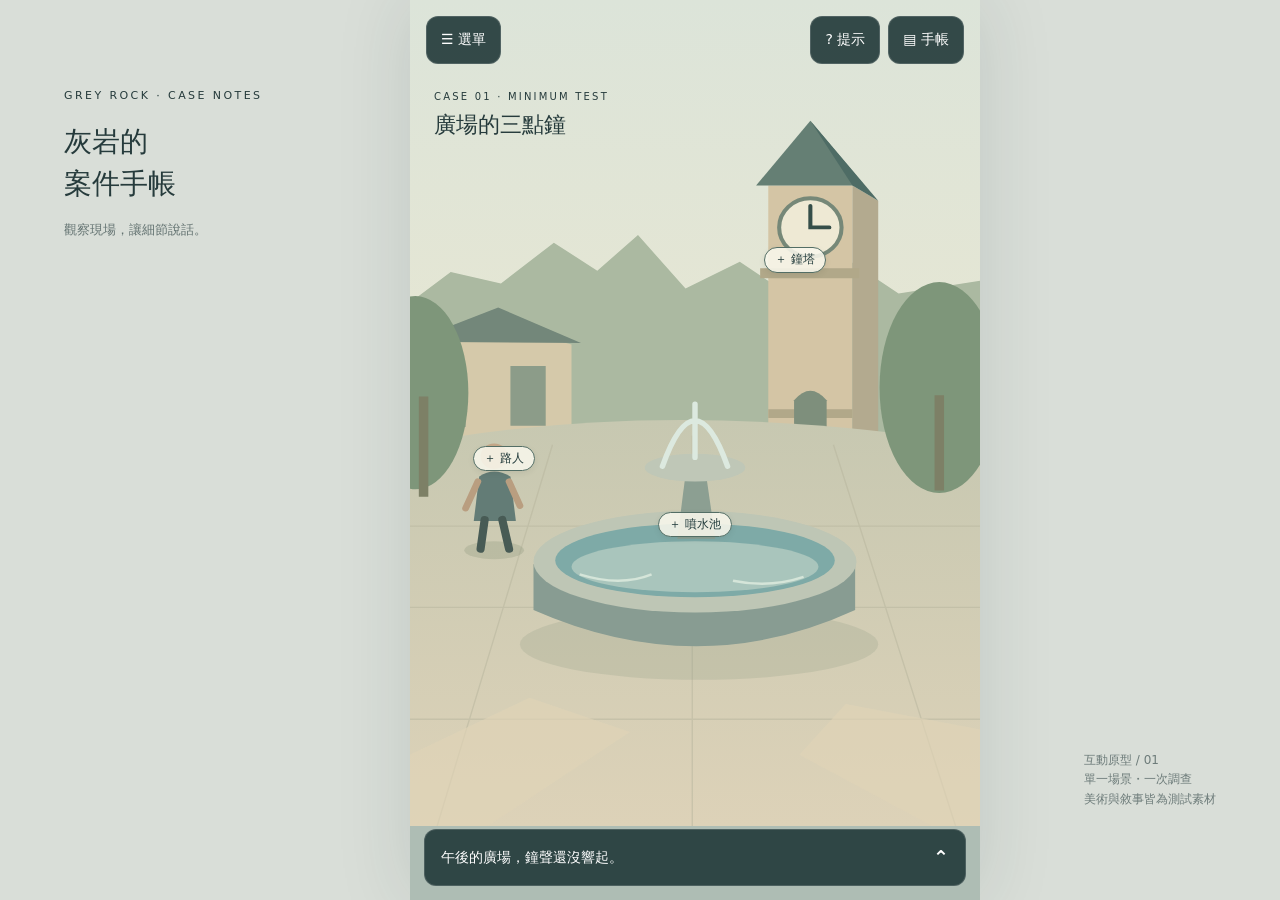
==== index.html @ a980b7e8 "Publish Greyrock minimum playable UI test" ====
<!doctype html>
<html lang="zh-Hant"><head><meta charset="utf-8"><meta name="viewport" content="width=device-width,initial-scale=1,viewport-fit=cover"><title>灰岩的案件手帳｜廣場的三點鐘</title><style>
:root{color-scheme:light;--ink:#263b3c;--paper:#f4f0e5;--accent:#c9a66a}*{box-sizing:border-box}body{margin:0;background:#d9ded8;color:var(--ink);font:16px/1.65 system-ui,"Microsoft JhengHei",sans-serif}button{font:inherit;cursor:pointer;touch-action:manipulation}button:focus-visible{outline:3px solid #d99b32;outline-offset:4px}button{min-height:48px}header.brand{position:absolute;left:5vw;top:9vh;max-width:210px}header.brand small{letter-spacing:.22em;font-size:11px}h1{font:500 28px/1.5 Georgia,serif;margin:14px 0}header.brand p{font-size:13px;opacity:.65}.game{position:relative;width:min(100%,570px);height:100svh;max-height:940px;margin:auto;background:#aebdb4;overflow:hidden;box-shadow:0 0 70px #223b3920}.scene{position:absolute;inset:0 0 74px}.scene svg{width:100%;height:100%;display:block}.top{position:absolute;top:max(16px,env(safe-area-inset-top));left:16px;right:16px;display:flex;gap:8px;z-index:3}.top button,.message{border:1px solid #ffffff25;background:#243b3bea;color:#fff;border-radius:12px}.top button{padding:0 14px;font-size:14px}.spacer{flex:1}.dot{display:inline-block;width:7px;height:7px;background:#e4bb73;border-radius:50%;margin-left:5px}.location{position:absolute;top:82px;left:24px;pointer-events:none}.location small{font-size:10px;letter-spacing:.22em}.location h2{font:500 22px Georgia,serif;margin:2px 0}.hotspot{position:absolute;border:0;background:transparent;color:#233c3c;display:flex;align-items:center;justify-content:center;border-radius:50%}.hotspot .mark{background:#f9f7ecdf;border:1px solid #536e65;border-radius:20px;padding:2px 10px;font-size:12px;box-shadow:0 2px 6px #0001;white-space:nowrap}.hotspot:hover{background:#fff2}.hotspot.selected .mark{background:#263f3f;color:white}.hidden-marks .mark{visibility:hidden}.hotspot.hinted{outline:3px solid #e6b55e;background:#fff3}.fountain{left:18%;top:49%;width:64%;height:29%}.tower{left:55%;top:18%;width:25%;height:27%}.person{left:7%;top:44%;width:19%;height:23%}.message{position:absolute;bottom:max(14px,env(safe-area-inset-bottom));left:14px;right:14px;width:calc(100% - 28px);display:flex;align-items:center;padding:12px 16px;gap:12px;text-align:left;z-index:4}.message span{white-space:nowrap;overflow:hidden;text-overflow:ellipsis;flex:1;font-size:14px}.message b{font-size:19px}.shade{position:absolute;inset:0;background:#132a2944;z-index:5}.sheet{position:absolute;bottom:0;left:0;right:0;max-height:72%;overflow:auto;background:var(--paper);border-radius:22px 22px 0 0;padding:12px 24px max(26px,env(safe-area-inset-bottom));z-index:6;box-shadow:0 -10px 40px #122b2920}.handle{width:36px;height:4px;border-radius:5px;background:#b9bdb4;margin:0 auto 8px}.row{display:flex;align-items:center;justify-content:space-between;gap:12px}.close{border:0;background:transparent;padding:0 12px;font-size:23px;color:var(--ink)}h2{font-size:22px;margin:12px 0}h3{font-size:17px}.eyebrow{font-size:11px;letter-spacing:.16em;color:#68796f}.primary,.secondary{width:100%;border:0;border-radius:10px;padding:12px 16px;text-align:left;margin-top:10px}.primary{background:#2c4c48;color:white}.secondary{background:#e5e7dc;color:#263b3c;border:1px solid #c5cec0}.subtle{font-size:13px;color:#69766c}.popover{position:absolute;z-index:6;top:76px;left:16px;right:16px;background:var(--paper);padding:18px 20px;border-radius:14px;box-shadow:0 12px 40px #0002}.popover h2{font-size:18px}.popover label{display:flex;gap:10px;align-items:center;min-height:48px}input{width:20px;height:20px;accent-color:#365b50}.notebook{position:absolute;inset:0;z-index:7;background:var(--paper);padding:24px;overflow:auto}.notebook header{border-bottom:1px solid #c8cdbd;padding-bottom:16px}.entry{border-left:3px solid #80917a;padding:4px 0 4px 18px;margin:28px 0}.entry h3{margin:4px 0}.entry p{margin:6px 0}.badge{color:#547462;font-size:12px}.toast{position:absolute;z-index:9;top:85px;left:20px;right:20px;background:#2c4c48;color:white;padding:12px 16px;border-radius:10px;font-size:14px;text-align:center}[hidden]{display:none!important}.desktop-note{position:absolute;right:5vw;bottom:10vh;font-size:12px;max-width:175px;opacity:.6} @media(min-width:1000px){.game{margin-left:calc(50% - 230px)}.notebook{left:20%;box-shadow:-20px 0 40px #0002}}@media(max-width:999px){.brand,.desktop-note{display:none}}@media(max-height:500px) and (min-width:600px){.game{width:100%;max-width:1000px}.scene{right:42%;bottom:0}.top{left:60%}.location{left:18px}.message{left:60%;width:38%}.sheet{left:58%;max-height:78%}.notebook{left:45%}}
</style></head><body>
<header class="brand"><small>GREY ROCK · CASE NOTES</small><h1>灰岩的<br>案件手帳</h1><p>觀察現場，讓細節說話。</p></header><main class="game" aria-label="廣場調查場景">
<div class="scene" id="scene"><svg viewBox="0 0 420 650" preserveAspectRatio="none" aria-label="午後廣場，右後方是鐘塔，中央有噴水池，左側有路人" role="img">
<defs><linearGradient id="sky" x2="0" y2="1"><stop stop-color="#dce4d9"/><stop offset="1" stop-color="#f2e9cc"/></linearGradient><linearGradient id="ground" x2="0" y2="1"><stop stop-color="#c7c8b1"/><stop offset="1" stop-color="#ddd2b8"/></linearGradient></defs>
<path fill="url(#sky)" d="M0 0h420v650H0z"/><path fill="#abb9a1" d="M0 238l30-24 37 9 39-32 32 22 30-28 35 42 40-21 35 25 40-30 42 30 60-10v120H0z"/>
<path fill="#d5c9aa" d="M0 271l65-16 54 16v100H0z"/><path fill="#73877a" d="M0 269l65-27 61 28z"/><path fill="#8c9c89" d="M17 293h24v43H17zm57-5h26v47H74z"/>
<path fill="#d4c5a5" d="M264 146h62v226h-62z"/><path fill="#b3aa8f" d="M326 146l19 12v214h-19z"/><path fill="#657f74" d="M255 146l40-51 40 51z"/><path fill="#4e6c65" d="M295 95l50 63-19-12z"/><path fill="#b1a889" d="M258 211h73v8h-73zm6 111h62v7h-62z"/><circle cx="295" cy="179" r="23" fill="#eee9d4" stroke="#768878" stroke-width="3"/><path d="M295 162v17l14 0" fill="none" stroke="#354e49" stroke-width="3" stroke-linecap="round"/><path d="M283 345v-30q12-15 24 0v30" fill="#7e8f7c"/>
<path fill="url(#ground)" d="M0 350q190-39 420 0v300H0z"/><g stroke="#b9b79f" stroke-width="1" opacity=".55"><path d="M0 414h420M0 478h420M0 566h420M105 350L20 650M208 343v307M312 350l90 300"/></g>
<g fill="#7e967a"><ellipse cx="4" cy="309" rx="39" ry="76"/><ellipse cx="390" cy="305" rx="44" ry="83"/></g><path stroke="#7d8066" stroke-width="7" d="M10 312v79m380-80v75"/>
<ellipse cx="213" cy="507" rx="132" ry="28" fill="#8b9580" opacity=".22"/><path fill="#889c92" d="M91 444q118-37 237 0v36q-116 57-237 0z"/><ellipse cx="210" cy="442" rx="119" ry="40" fill="#bec6b5"/><ellipse cx="210" cy="441" rx="103" ry="29" fill="#7eaaa7"/><ellipse cx="210" cy="446" rx="91" ry="20" fill="#a9c5bc"/><path fill="#8c9f92" d="M197 424l7-59h13l8 59z"/><ellipse cx="210" cy="368" rx="37" ry="11" fill="#bfc7b7"/><path d="M186 367q24-72 48 0M210 360v-42" fill="none" stroke="#dce9df" stroke-width="4" stroke-linecap="round"/><path d="M125 452q30 10 53 0m60 5q27 6 52-3" fill="none" stroke="#d5e5d9" stroke-width="2"/>
<ellipse cx="62" cy="433" rx="22" ry="7" fill="#8a947b" opacity=".3"/><circle cx="62" cy="359" r="10" fill="#c5a889"/><path fill="#637c76" d="M51 375q11-8 23 0l4 35H47z"/><path d="M55 409l-3 23m16-23 5 23" stroke="#485b55" stroke-width="6" stroke-linecap="round"/><path d="M50 379l-9 21m32-21 8 19" stroke="#b99e80" stroke-width="5" stroke-linecap="round"/>
<g fill="#e0d4b7" opacity=".65"><path d="M0 594l88-45 74 27-105 74H0z"/><path d="M321 554l99 20v76h-35l-98-56z"/></g></svg>
<button class="hotspot fountain" data-object="fountain" aria-label="調查噴水池"><span class="mark">＋ 噴水池</span></button><button class="hotspot tower" data-object="tower" aria-label="調查鐘塔"><span class="mark">＋ 鐘塔</span></button><button class="hotspot person" data-object="person" aria-label="詢問路人"><span class="mark">＋ 路人</span></button></div>
<div class="location"><small>CASE 01 · MINIMUM TEST</small><h2>廣場的三點鐘</h2></div><nav class="top" aria-label="遊戲工具"><button id="menuBtn" aria-expanded="false">☰ 選單</button><div class="spacer"></div><button id="hintBtn" aria-expanded="false">? 提示</button><button id="bookBtn">▤ 手帳<span id="bookDot" class="dot" hidden></span></button></nav>
<button id="message" class="message" aria-expanded="false" aria-controls="detail"><span id="summary" aria-live="polite">午後的廣場，鐘聲還沒響起。</span><b aria-hidden="true">⌃</b></button>
<div id="shade" class="shade" hidden></div>
<section id="detail" class="sheet" aria-label="調查內容" hidden><div class="handle"></div><div class="row"><div><div class="eyebrow">現場調查</div><h2 id="objectTitle"></h2></div><button class="close" id="collapse" aria-label="收合調查內容">⌄</button></div><p id="description"></p><div id="actions"></div></section>
<section id="popover" class="popover" hidden aria-label="工具面板"></section>
<section id="book" class="notebook" hidden role="dialog" aria-modal="true" aria-labelledby="bookTitle"><header><div class="eyebrow">灰岩的案件手帳</div><div class="row"><h2 id="bookTitle">線索紀錄</h2><button class="close" id="closeBook" aria-label="關閉手帳">×</button></div><div class="subtle">01 / 廣場的三點鐘</div></header><div class="entry"><div class="eyebrow">初始關鍵字</div><h3>硬幣</h3><p>一枚普通的硬幣。也許能幫助調查廣場上的物件。</p></div><div id="clueEntry" class="entry" hidden><div class="badge">✓ 已記錄 · 來自噴水池</div><h3>噴水孔</h3><p>硬幣落入水中時，水流短暫偏向一側。循著水流查看，發現池中央有一個被小石子堵住的噴水孔。</p><p class="subtle">調查關聯：噴水池 × 硬幣</p></div><p id="emptyBook" class="subtle">新的發現會自動記在這裡。</p><button id="backScene" class="secondary">← 返回廣場</button></section><div id="toast" class="toast" role="status" hidden></div>
</main><div class="desktop-note">互動原型 / 01<br>單一場景・一次調查<br>美術與敘事皆為測試素材</div>
<script src="app.js"></script></body></html>
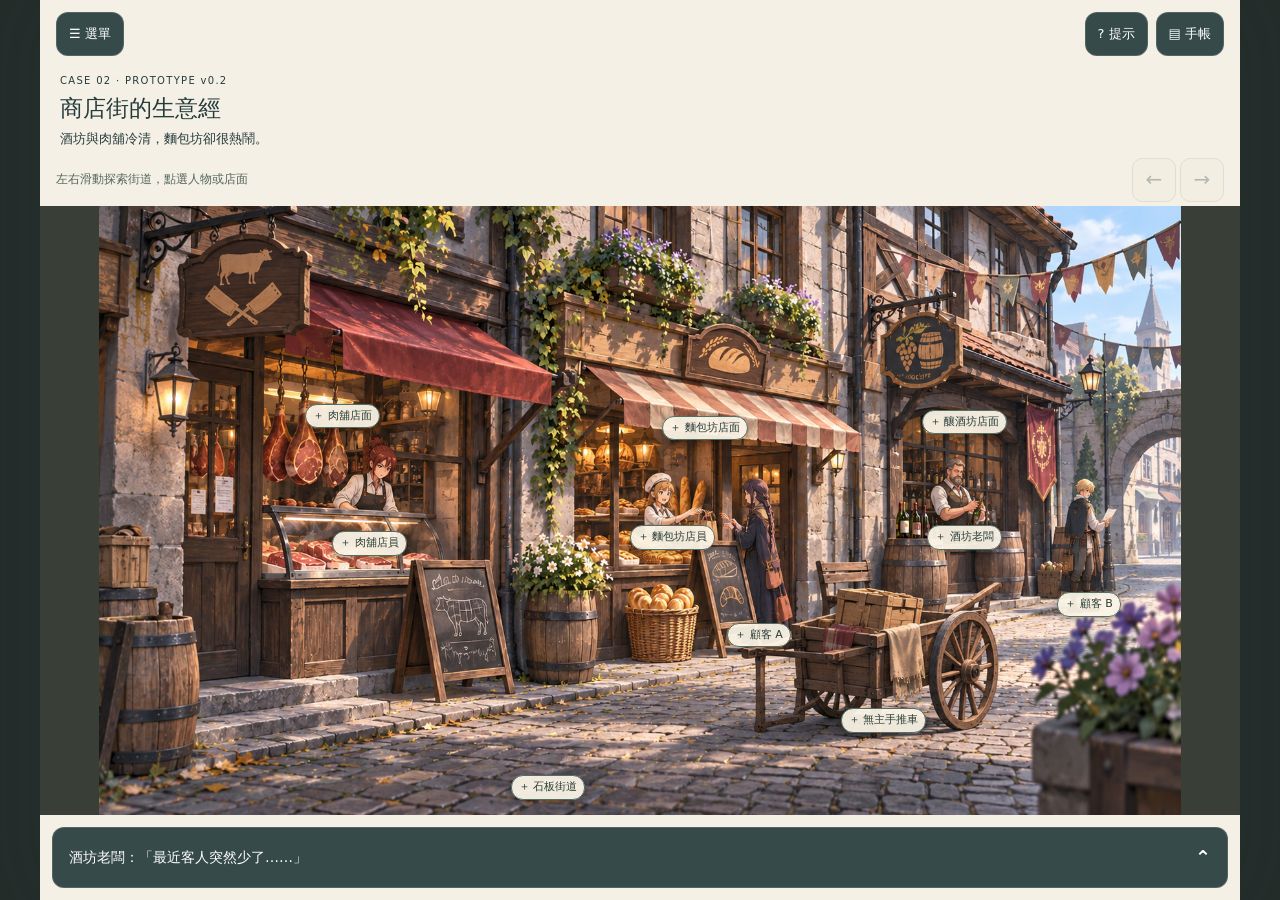
==== commit 2eb70006: "Withdraw first case and hide cart contents until investigation" ====
--- a/index.html
+++ b/index.html
@@ -1,24 +1,2 @@
 <!doctype html>
-<html lang="zh-Hant"><head><meta charset="utf-8"><meta name="viewport" content="width=device-width,initial-scale=1,viewport-fit=cover"><title>灰岩的案件手帳｜廣場的三點鐘</title><style>
-:root{color-scheme:light;--ink:#263b3c;--paper:#f4f0e5;--accent:#c9a66a}*{box-sizing:border-box}body{margin:0;background:#d9ded8;color:var(--ink);font:16px/1.65 system-ui,"Microsoft JhengHei",sans-serif}button{font:inherit;cursor:pointer;touch-action:manipulation}button:focus-visible{outline:3px solid #d99b32;outline-offset:4px}button{min-height:48px}header.brand{position:absolute;left:5vw;top:9vh;max-width:210px}header.brand small{letter-spacing:.22em;font-size:11px}h1{font:500 28px/1.5 Georgia,serif;margin:14px 0}header.brand p{font-size:13px;opacity:.65}.game{position:relative;width:min(100%,570px);height:100svh;max-height:940px;margin:auto;background:#aebdb4;overflow:hidden;box-shadow:0 0 70px #223b3920}.scene{position:absolute;inset:0 0 74px}.scene svg{width:100%;height:100%;display:block}.top{position:absolute;top:max(16px,env(safe-area-inset-top));left:16px;right:16px;display:flex;gap:8px;z-index:3}.top button,.message{border:1px solid #ffffff25;background:#243b3bea;color:#fff;border-radius:12px}.top button{padding:0 14px;font-size:14px}.spacer{flex:1}.dot{display:inline-block;width:7px;height:7px;background:#e4bb73;border-radius:50%;margin-left:5px}.location{position:absolute;top:82px;left:24px;pointer-events:none}.location small{font-size:10px;letter-spacing:.22em}.location h2{font:500 22px Georgia,serif;margin:2px 0}.hotspot{position:absolute;border:0;background:transparent;color:#233c3c;display:flex;align-items:center;justify-content:center;border-radius:50%}.hotspot .mark{background:#f9f7ecdf;border:1px solid #536e65;border-radius:20px;padding:2px 10px;font-size:12px;box-shadow:0 2px 6px #0001;white-space:nowrap}.hotspot:hover{background:#fff2}.hotspot.selected .mark{background:#263f3f;color:white}.hidden-marks .mark{visibility:hidden}.hotspot.hinted{outline:3px solid #e6b55e;background:#fff3}.fountain{left:18%;top:49%;width:64%;height:29%}.tower{left:55%;top:18%;width:25%;height:27%}.person{left:7%;top:44%;width:19%;height:23%}.message{position:absolute;bottom:max(14px,env(safe-area-inset-bottom));left:14px;right:14px;width:calc(100% - 28px);display:flex;align-items:center;padding:12px 16px;gap:12px;text-align:left;z-index:4}.message span{white-space:nowrap;overflow:hidden;text-overflow:ellipsis;flex:1;font-size:14px}.message b{font-size:19px}.shade{position:absolute;inset:0;background:#132a2944;z-index:5}.sheet{position:absolute;bottom:0;left:0;right:0;max-height:72%;overflow:auto;background:var(--paper);border-radius:22px 22px 0 0;padding:12px 24px max(26px,env(safe-area-inset-bottom));z-index:6;box-shadow:0 -10px 40px #122b2920}.handle{width:36px;height:4px;border-radius:5px;background:#b9bdb4;margin:0 auto 8px}.row{display:flex;align-items:center;justify-content:space-between;gap:12px}.close{border:0;background:transparent;padding:0 12px;font-size:23px;color:var(--ink)}h2{font-size:22px;margin:12px 0}h3{font-size:17px}.eyebrow{font-size:11px;letter-spacing:.16em;color:#68796f}.primary,.secondary{width:100%;border:0;border-radius:10px;padding:12px 16px;text-align:left;margin-top:10px}.primary{background:#2c4c48;color:white}.secondary{background:#e5e7dc;color:#263b3c;border:1px solid #c5cec0}.subtle{font-size:13px;color:#69766c}.popover{position:absolute;z-index:6;top:76px;left:16px;right:16px;background:var(--paper);padding:18px 20px;border-radius:14px;box-shadow:0 12px 40px #0002}.popover h2{font-size:18px}.popover label{display:flex;gap:10px;align-items:center;min-height:48px}input{width:20px;height:20px;accent-color:#365b50}.notebook{position:absolute;inset:0;z-index:7;background:var(--paper);padding:24px;overflow:auto}.notebook header{border-bottom:1px solid #c8cdbd;padding-bottom:16px}.entry{border-left:3px solid #80917a;padding:4px 0 4px 18px;margin:28px 0}.entry h3{margin:4px 0}.entry p{margin:6px 0}.badge{color:#547462;font-size:12px}.toast{position:absolute;z-index:9;top:85px;left:20px;right:20px;background:#2c4c48;color:white;padding:12px 16px;border-radius:10px;font-size:14px;text-align:center}[hidden]{display:none!important}.desktop-note{position:absolute;right:5vw;bottom:10vh;font-size:12px;max-width:175px;opacity:.6} @media(min-width:1000px){.game{margin-left:calc(50% - 230px)}.notebook{left:20%;box-shadow:-20px 0 40px #0002}}@media(max-width:999px){.brand,.desktop-note{display:none}}@media(max-height:500px) and (min-width:600px){.game{width:100%;max-width:1000px}.scene{right:42%;bottom:0}.top{left:60%}.location{left:18px}.message{left:60%;width:38%}.sheet{left:58%;max-height:78%}.notebook{left:45%}}
-</style></head><body>
-<header class="brand"><small>GREY ROCK · CASE NOTES</small><h1>灰岩的<br>案件手帳</h1><p>觀察現場，讓細節說話。</p></header><main class="game" aria-label="廣場調查場景">
-<div class="scene" id="scene"><svg viewBox="0 0 420 650" preserveAspectRatio="none" aria-label="午後廣場，右後方是鐘塔，中央有噴水池，左側有路人" role="img">
-<defs><linearGradient id="sky" x2="0" y2="1"><stop stop-color="#dce4d9"/><stop offset="1" stop-color="#f2e9cc"/></linearGradient><linearGradient id="ground" x2="0" y2="1"><stop stop-color="#c7c8b1"/><stop offset="1" stop-color="#ddd2b8"/></linearGradient></defs>
-<path fill="url(#sky)" d="M0 0h420v650H0z"/><path fill="#abb9a1" d="M0 238l30-24 37 9 39-32 32 22 30-28 35 42 40-21 35 25 40-30 42 30 60-10v120H0z"/>
-<path fill="#d5c9aa" d="M0 271l65-16 54 16v100H0z"/><path fill="#73877a" d="M0 269l65-27 61 28z"/><path fill="#8c9c89" d="M17 293h24v43H17zm57-5h26v47H74z"/>
-<path fill="#d4c5a5" d="M264 146h62v226h-62z"/><path fill="#b3aa8f" d="M326 146l19 12v214h-19z"/><path fill="#657f74" d="M255 146l40-51 40 51z"/><path fill="#4e6c65" d="M295 95l50 63-19-12z"/><path fill="#b1a889" d="M258 211h73v8h-73zm6 111h62v7h-62z"/><circle cx="295" cy="179" r="23" fill="#eee9d4" stroke="#768878" stroke-width="3"/><path d="M295 162v17l14 0" fill="none" stroke="#354e49" stroke-width="3" stroke-linecap="round"/><path d="M283 345v-30q12-15 24 0v30" fill="#7e8f7c"/>
-<path fill="url(#ground)" d="M0 350q190-39 420 0v300H0z"/><g stroke="#b9b79f" stroke-width="1" opacity=".55"><path d="M0 414h420M0 478h420M0 566h420M105 350L20 650M208 343v307M312 350l90 300"/></g>
-<g fill="#7e967a"><ellipse cx="4" cy="309" rx="39" ry="76"/><ellipse cx="390" cy="305" rx="44" ry="83"/></g><path stroke="#7d8066" stroke-width="7" d="M10 312v79m380-80v75"/>
-<ellipse cx="213" cy="507" rx="132" ry="28" fill="#8b9580" opacity=".22"/><path fill="#889c92" d="M91 444q118-37 237 0v36q-116 57-237 0z"/><ellipse cx="210" cy="442" rx="119" ry="40" fill="#bec6b5"/><ellipse cx="210" cy="441" rx="103" ry="29" fill="#7eaaa7"/><ellipse cx="210" cy="446" rx="91" ry="20" fill="#a9c5bc"/><path fill="#8c9f92" d="M197 424l7-59h13l8 59z"/><ellipse cx="210" cy="368" rx="37" ry="11" fill="#bfc7b7"/><path d="M186 367q24-72 48 0M210 360v-42" fill="none" stroke="#dce9df" stroke-width="4" stroke-linecap="round"/><path d="M125 452q30 10 53 0m60 5q27 6 52-3" fill="none" stroke="#d5e5d9" stroke-width="2"/>
-<ellipse cx="62" cy="433" rx="22" ry="7" fill="#8a947b" opacity=".3"/><circle cx="62" cy="359" r="10" fill="#c5a889"/><path fill="#637c76" d="M51 375q11-8 23 0l4 35H47z"/><path d="M55 409l-3 23m16-23 5 23" stroke="#485b55" stroke-width="6" stroke-linecap="round"/><path d="M50 379l-9 21m32-21 8 19" stroke="#b99e80" stroke-width="5" stroke-linecap="round"/>
-<g fill="#e0d4b7" opacity=".65"><path d="M0 594l88-45 74 27-105 74H0z"/><path d="M321 554l99 20v76h-35l-98-56z"/></g></svg>
-<button class="hotspot fountain" data-object="fountain" aria-label="調查噴水池"><span class="mark">＋ 噴水池</span></button><button class="hotspot tower" data-object="tower" aria-label="調查鐘塔"><span class="mark">＋ 鐘塔</span></button><button class="hotspot person" data-object="person" aria-label="詢問路人"><span class="mark">＋ 路人</span></button></div>
-<div class="location"><small>CASE 01 · MINIMUM TEST</small><h2>廣場的三點鐘</h2></div><nav class="top" aria-label="遊戲工具"><button id="menuBtn" aria-expanded="false">☰ 選單</button><div class="spacer"></div><button id="hintBtn" aria-expanded="false">? 提示</button><button id="bookBtn">▤ 手帳<span id="bookDot" class="dot" hidden></span></button></nav>
-<button id="message" class="message" aria-expanded="false" aria-controls="detail"><span id="summary" aria-live="polite">午後的廣場，鐘聲還沒響起。</span><b aria-hidden="true">⌃</b></button>
-<div id="shade" class="shade" hidden></div>
-<section id="detail" class="sheet" aria-label="調查內容" hidden><div class="handle"></div><div class="row"><div><div class="eyebrow">現場調查</div><h2 id="objectTitle"></h2></div><button class="close" id="collapse" aria-label="收合調查內容">⌄</button></div><p id="description"></p><div id="actions"></div></section>
-<section id="popover" class="popover" hidden aria-label="工具面板"></section>
-<section id="book" class="notebook" hidden role="dialog" aria-modal="true" aria-labelledby="bookTitle"><header><div class="eyebrow">灰岩的案件手帳</div><div class="row"><h2 id="bookTitle">線索紀錄</h2><button class="close" id="closeBook" aria-label="關閉手帳">×</button></div><div class="subtle">01 / 廣場的三點鐘</div></header><div class="entry"><div class="eyebrow">初始關鍵字</div><h3>硬幣</h3><p>一枚普通的硬幣。也許能幫助調查廣場上的物件。</p></div><div id="clueEntry" class="entry" hidden><div class="badge">✓ 已記錄 · 來自噴水池</div><h3>噴水孔</h3><p>硬幣落入水中時，水流短暫偏向一側。循著水流查看，發現池中央有一個被小石子堵住的噴水孔。</p><p class="subtle">調查關聯：噴水池 × 硬幣</p></div><p id="emptyBook" class="subtle">新的發現會自動記在這裡。</p><button id="backScene" class="secondary">← 返回廣場</button></section><div id="toast" class="toast" role="status" hidden></div>
-</main><div class="desktop-note">互動原型 / 01<br>單一場景・一次調查<br>美術與敘事皆為測試素材</div>
-<script src="app.js"></script></body></html>
+<html lang="zh-Hant"><head><meta charset="utf-8"><meta name="viewport" content="width=device-width,initial-scale=1"><meta http-equiv="refresh" content="0;url=street.html"><title>商店街的生意經</title><script>location.replace('street.html'+location.search+location.hash);</script></head><body><p><a href="street.html">進入〈商店街的生意經〉</a></p></body></html>
